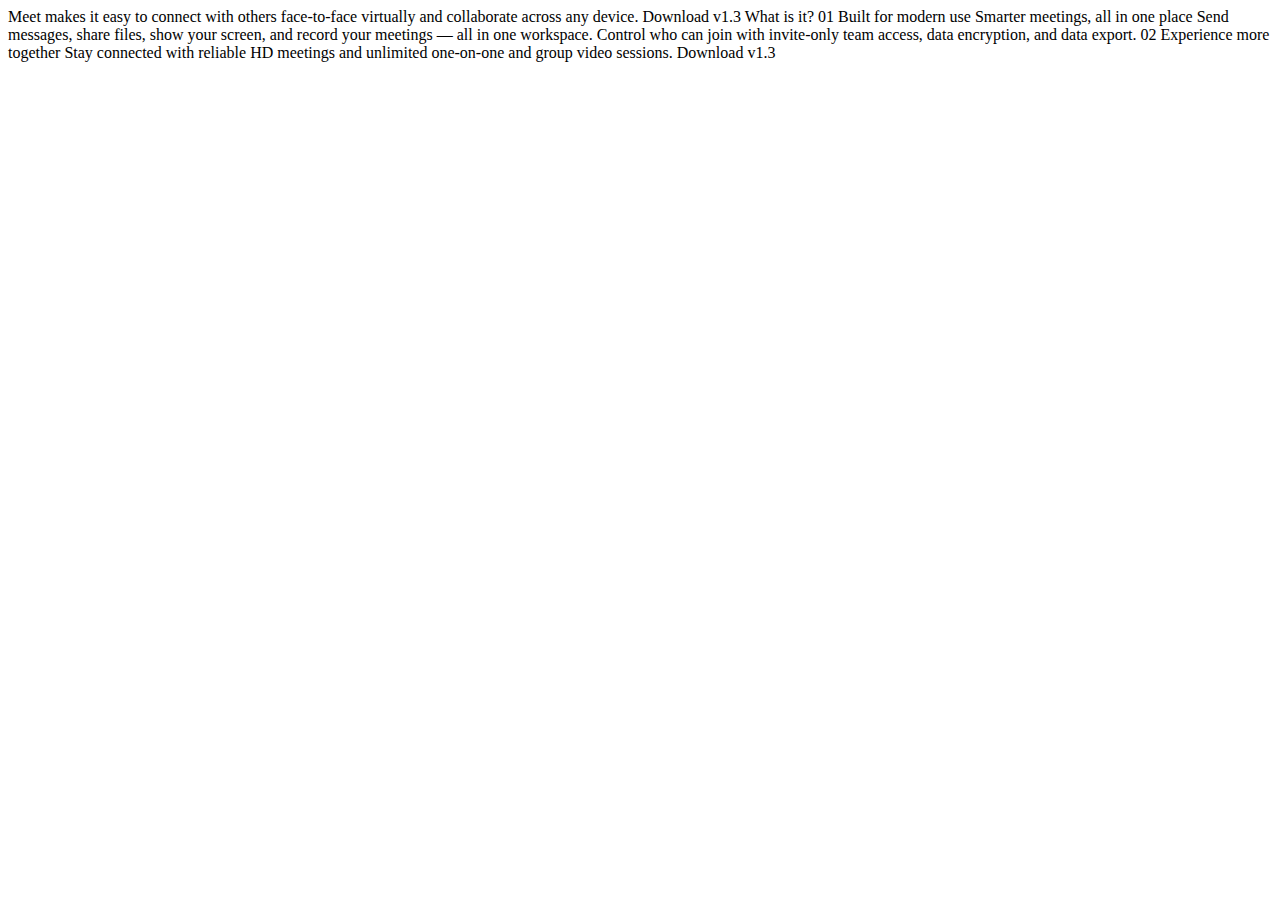
==== starter-code/index.html @ 8bfd6733 "initial commit" ====
<!DOCTYPE html>
<html lang="en">
<head>
  <meta charset="UTF-8">
  <meta name="viewport" content="width=device-width, initial-scale=1.0">

  <link rel="icon" type="image/png" sizes="32x32" href="./assets/favicon-32x32.png">
  
  <title>Frontend Mentor | Meet landing page</title>
</head>
<body>
  Meet makes it easy to connect with others face-to-face virtually and collaborate across any device.

  Download v1.3
  What is it?

  01
  Built for modern use

  Smarter meetings, all in one place

  Send messages, share files, show your screen, and record your meetings — all in one 
  workspace. Control who can join with invite-only team access, data encryption, and data export.

  02
  Experience more together
  Stay connected with reliable HD meetings and unlimited one-on-one and group video sessions.

  Download v1.3
</body>
</html>
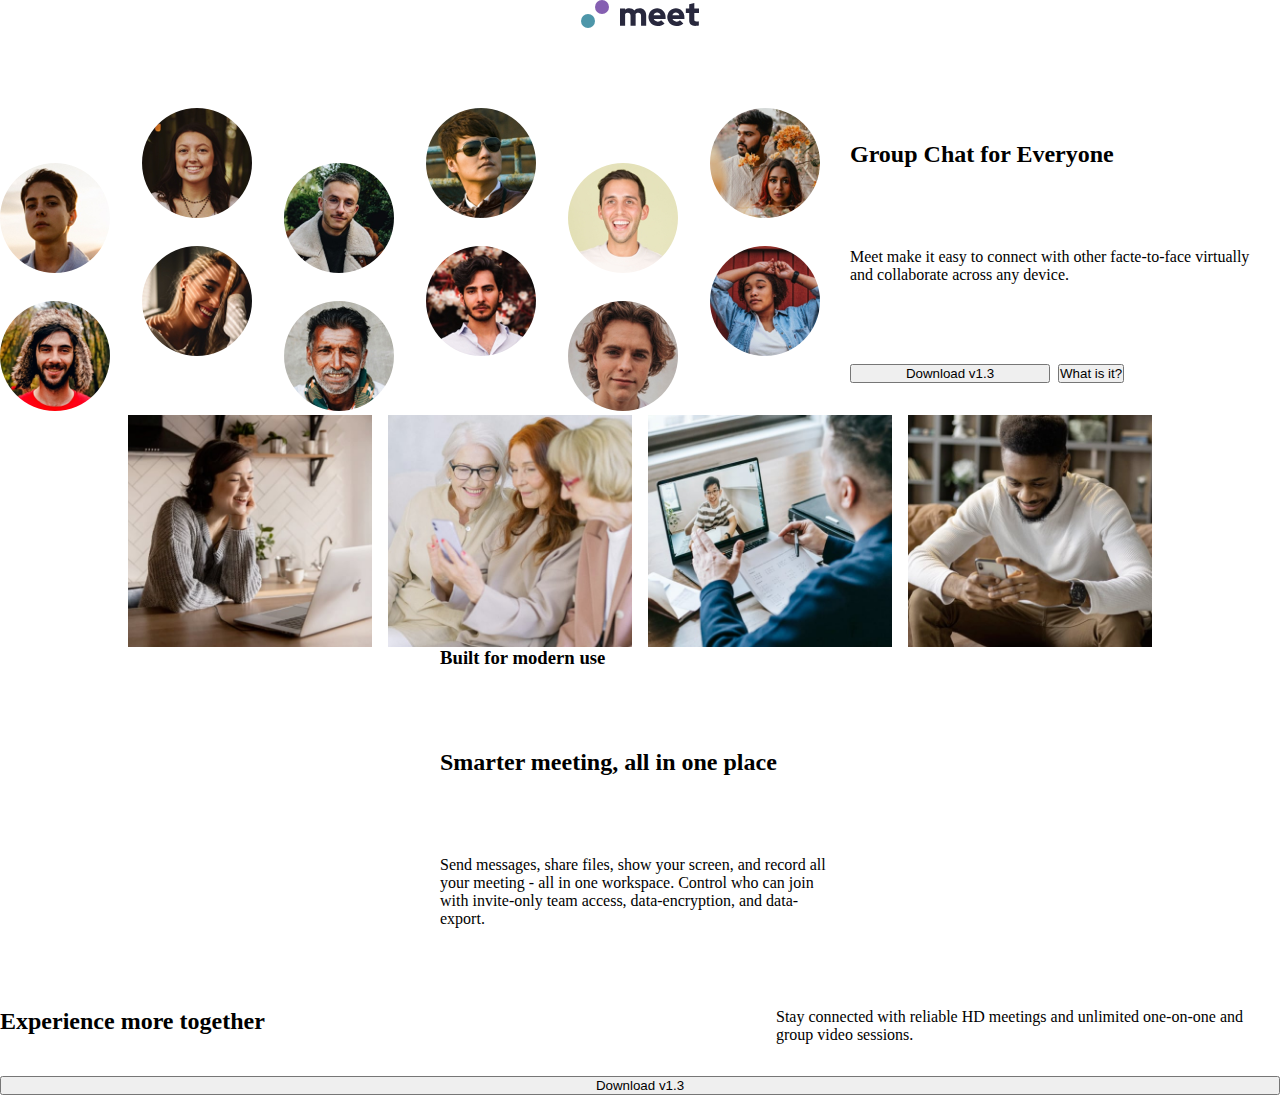
==== commit 9997a20c: "first draft" ====
--- a/starter-code/index.html
+++ b/starter-code/index.html
@@ -5,27 +5,65 @@
   <meta name="viewport" content="width=device-width, initial-scale=1.0">
 
   <link rel="icon" type="image/png" sizes="32x32" href="./assets/favicon-32x32.png">
-  
+  <link rel="stylesheet" href="styles.css">
   <title>Frontend Mentor | Meet landing page</title>
 </head>
 <body>
-  Meet makes it easy to connect with others face-to-face virtually and collaborate across any device.
-
-  Download v1.3
-  What is it?
-
-  01
-  Built for modern use
-
-  Smarter meetings, all in one place
-
-  Send messages, share files, show your screen, and record your meetings — all in one 
-  workspace. Control who can join with invite-only team access, data encryption, and data export.
-
-  02
-  Experience more together
-  Stay connected with reliable HD meetings and unlimited one-on-one and group video sessions.
-
-  Download v1.3
+  <div class="stack">
+  <header>
+    <img src="assets/logo.svg" alt="site logo">
+  </header>
+  <main>
+    <div class="cluster">
+      <picture>
+        <source srcset="assets/desktop/image-hero-left.png" media="(min-width: 1440px)">
+        <img src="assets/tablet/image-hero.png" alt="group of people">
+      </picture>
+      <div>
+        <div class="center">
+        <div class="stack">
+        <h2>Group Chat for Everyone</h2>
+        <p>Meet make it easy to connect with other facte-to-face virtually
+          and collaborate across any device.
+        </p>
+        <div class="sidebar">
+          <button>Download v1.3</button>
+          <button class="side">What is it?</button>
+        </div>
+        </div>
+        </div>
+      </div>
+      <picture>
+        <source srcset="assets/desktop/image-hero-right.png" media="(min-width : 1440px)">
+        <img src="">
+      </picture>
+    </div>
+    <div class="gridy">
+      <img src="assets/desktop/image-woman-in-videocall.jpg">
+      <img src="assets/desktop/image-women-videochatting.jpg">
+      <img src="assets/desktop/image-men-in-meeting.jpg">
+      <img src="assets/desktop/image-man-texting.jpg">
+    </div>
+    <div class="center">
+      <div class="stack">
+      <h3>Built for modern use</h3>
+      <h2>Smarter meeting, all in one place</h2>
+      <p>Send messages, share files, show your screen, and record all your
+        meeting - all in one workspace. Control who can join with invite-only
+        team access, data-encryption, and data-export. 
+      </p>
+      </div>
+    </div>
+  </main>
+  <footer>
+    <div class="switcher">
+      <h2>Experience more together</h2>
+      <p>Stay connected with reliable HD meetings and unlimited one-on-one
+        and group video sessions.
+      </p>
+      <button>Download v1.3</button>
+    </div>
+  </footer>
+  </div>
 </body>
 </html>--- a/starter-code/styles.css
+++ b/starter-code/styles.css
@@ -0,0 +1,74 @@
+*,
+*::after,
+*::before {
+    box-sizing: border-box;
+    padding: 0;
+    margin: 0;
+}
+
+.body {
+    min-height: 100vh;
+}
+
+.gridy {
+    display: grid;
+    margin-inline: 10%;
+    gap: 1rem;
+    grid-template-columns: repeat(4, 1fr);
+    max-inline-size: 80%;
+}
+
+.gridy > img {
+    max-inline-size: 100%;
+}
+
+.cluster {
+    display: flex;
+    flex-wrap: wrap;
+    gap: 1rem;
+    inline-size: 100%;
+    align-items: center;
+}
+
+.cluster > * {
+    flex-grow: 1;
+}
+
+.switcher {
+    display: flex;
+    flex-wrap: wrap;
+    gap: 2rem;
+}
+
+.switcher > * {
+    flex-grow: 1;
+    flex-basis: 60ch;
+}
+
+.center {
+    max-inline-size: 50ch;
+    margin-inline: auto;
+}
+
+.stack {
+    margin-block: 0;
+}
+
+.stack > * + * {
+    margin-block-start: 5rem;
+}
+
+.sidebar {
+    display:flex;
+    flex-wrap: wrap;
+    gap: 0.5rem;
+}
+
+.sidebar > :first-child {
+    min-inline-size: 50%;
+}
+
+header > img{
+    display: block;
+    margin-inline: auto;
+}
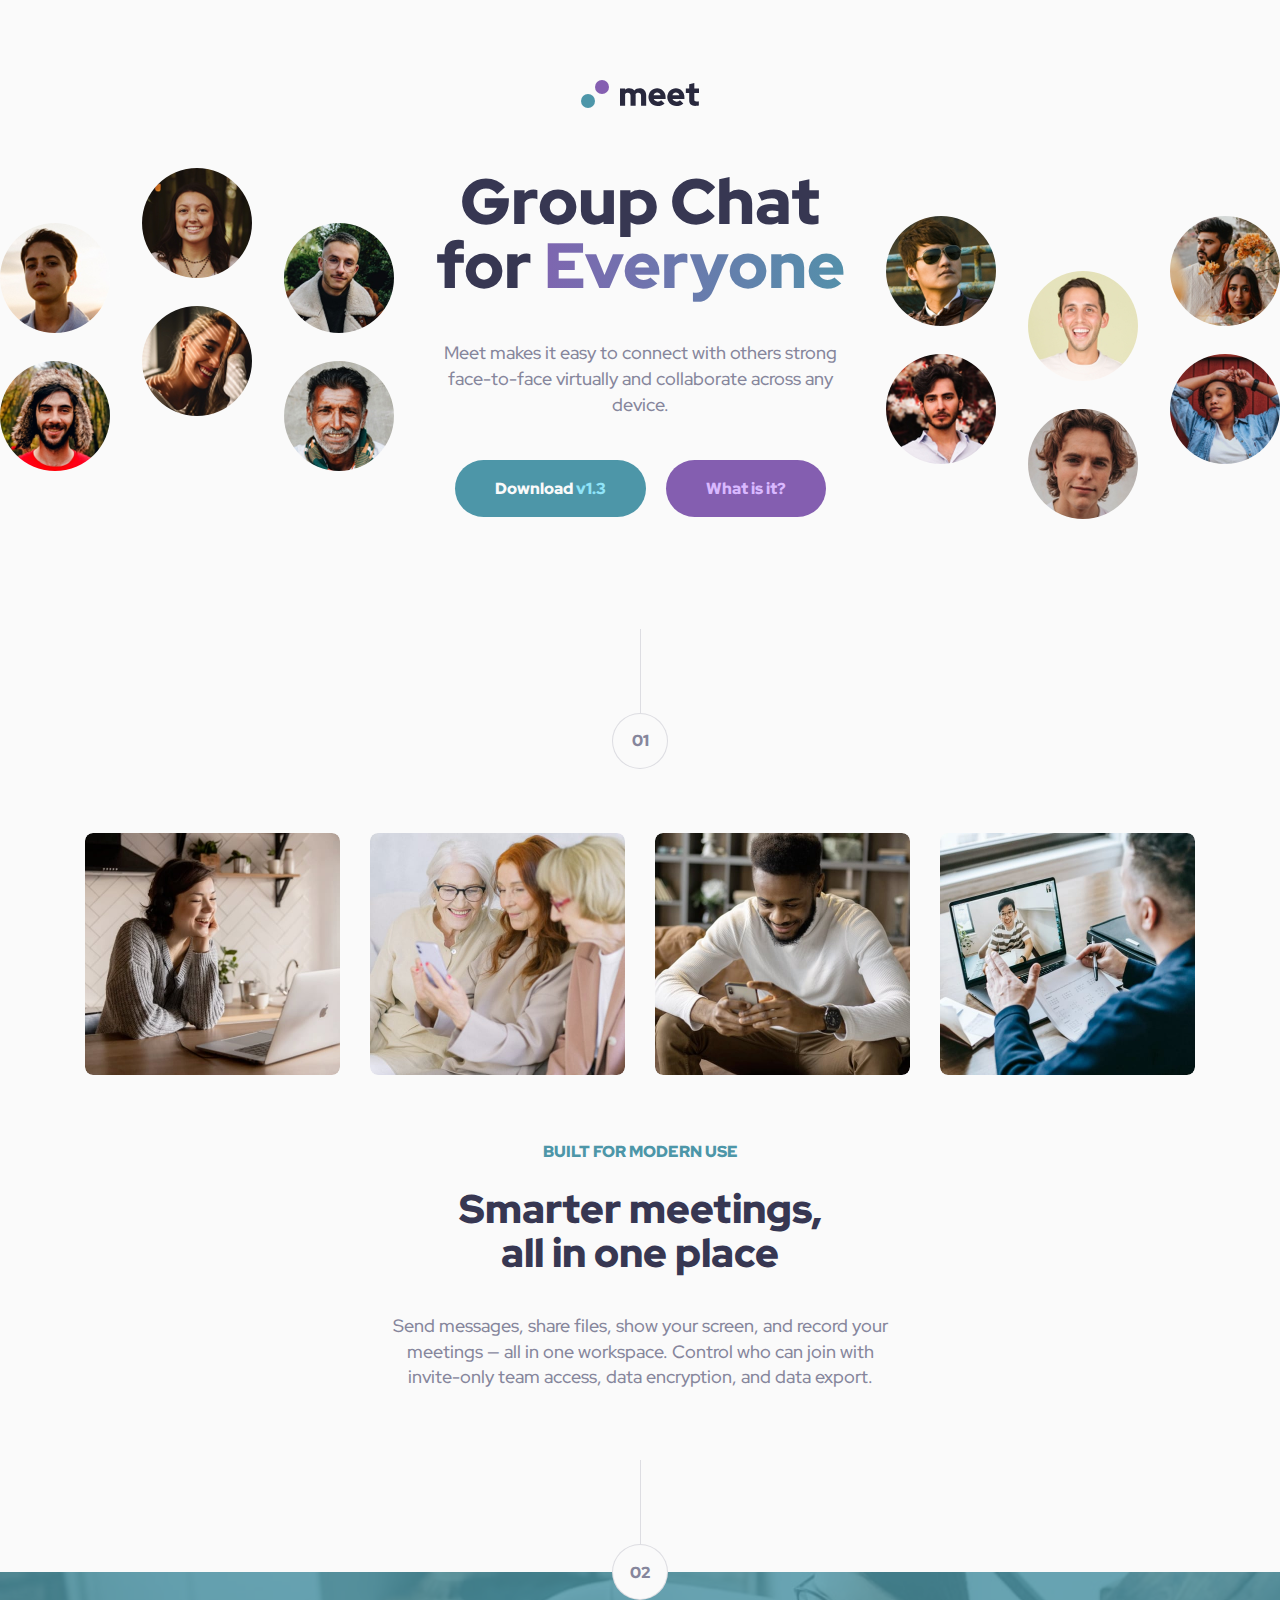
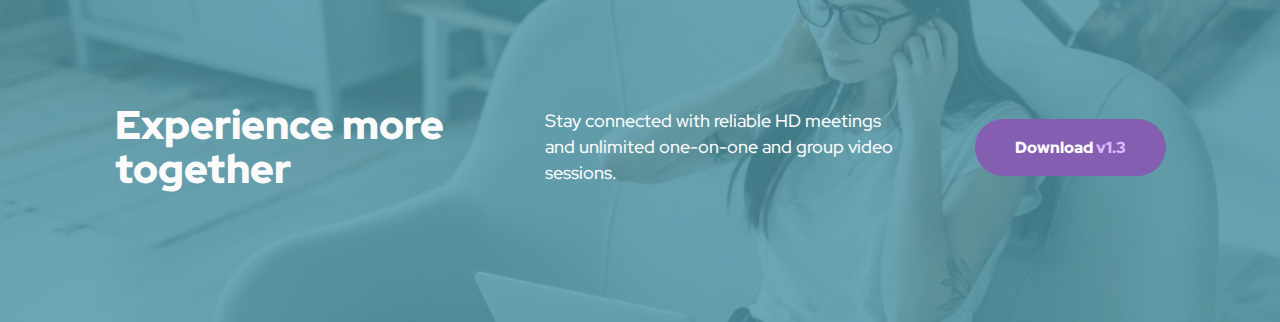
==== commit f2141a55: "final commit" ====
--- a/starter-code/index.html
+++ b/starter-code/index.html
@@ -9,61 +9,78 @@
   <title>Frontend Mentor | Meet landing page</title>
 </head>
 <body>
-  <div class="stack">
-  <header>
-    <img src="assets/logo.svg" alt="site logo">
-  </header>
-  <main>
-    <div class="cluster">
-      <picture>
-        <source srcset="assets/desktop/image-hero-left.png" media="(min-width: 1440px)">
-        <img src="assets/tablet/image-hero.png" alt="group of people">
-      </picture>
-      <div>
-        <div class="center">
-        <div class="stack">
-        <h2>Group Chat for Everyone</h2>
-        <p>Meet make it easy to connect with other facte-to-face virtually
-          and collaborate across any device.
-        </p>
-        <div class="sidebar">
-          <button>Download v1.3</button>
-          <button class="side">What is it?</button>
+  <div>
+    <header aria-label="header logo">
+      <a href="index.html">
+        <div class="meet-logo">
+          <img class="meet" src="assets/logo.svg" alt="meet logo">
         </div>
-        </div>
+      </a>
+
+    </header>
+    <!-- hero section wrapper -->
+    <main class="hero-wrapper flex-hero" aria-label="banner">
+      <div class="hero-img hero-img-left"></div>
+      <div class="hero-img-mobile">
+        <img src="./assets/tablet/image-hero.png" alt="">
+      </div>
+      <div class="hero">
+        <h1 class="h1 pb-42">Group Chat<br> for <span class="gradient-text">Everyone</span> </h1>
+        <p class="body-text pb-42">Meet makes it easy to connect with others strong face-to-face virtually and collaborate across any device.</p>
+        <div class="btn">
+          <button class="btn-1">Download <span>v1.3</span></button>
+          <button class="btn-2">What is it?</button>
         </div>
       </div>
-      <picture>
-        <source srcset="assets/desktop/image-hero-right.png" media="(min-width : 1440px)">
-        <img src="">
-      </picture>
-    </div>
-    <div class="gridy">
-      <img src="assets/desktop/image-woman-in-videocall.jpg">
-      <img src="assets/desktop/image-women-videochatting.jpg">
-      <img src="assets/desktop/image-men-in-meeting.jpg">
-      <img src="assets/desktop/image-man-texting.jpg">
-    </div>
-    <div class="center">
-      <div class="stack">
-      <h3>Built for modern use</h3>
-      <h2>Smarter meeting, all in one place</h2>
-      <p>Send messages, share files, show your screen, and record all your
-        meeting - all in one workspace. Control who can join with invite-only
-        team access, data-encryption, and data-export. 
-      </p>
+
+      <div class="hero-img hero-img-right"></div>
+    </main>
+
+    <section class="divider" aria-label="second divider">
+      <span class="number-bar flex"></span>
+      <span class="number-one flex">01</span>
+    </section>
+
+    <!-- photo gallery section -->
+    <section class="photo-gallery-wrapper" aria-label="photo gallery">
+      <div class="gallery-grid">
+        <div class="gallery-container">
+          <img src="./assets/desktop/image-woman-in-videocall.jpg" alt="woman during video call">
+        </div>
+        <div class="gallery-container">
+          <img src="./assets/desktop/image-women-videochatting.jpg" alt="weman videochatting">
+        </div>
+
+
+        <div class="gallery-container">
+          <img src="./assets/desktop/image-man-texting.jpg" alt="man on a video call">
+        </div>
+        <div class="gallery-container">
+          <img class="d" src="./assets/desktop/image-men-in-meeting.jpg" alt="men on a video call">
+        </div>
       </div>
-    </div>
-  </main>
-  <footer>
-    <div class="switcher">
-      <h2>Experience more together</h2>
-      <p>Stay connected with reliable HD meetings and unlimited one-on-one
-        and group video sessions.
-      </p>
-      <button>Download v1.3</button>
-    </div>
-  </footer>
+    </section>
+
+    <!-- explainer section wrapper -->
+    <section class="explainer-section-wrapper flex" aria-label="product explainer">
+      <span class="overline">Built for modern use</span>
+      <h2 class="h2">Smarter meetings,<br>all in one place</h2>
+      <p class="body-text">Send messages, share files, show your screen, and record your meetings — all in one workspace. Control who can join with invite-only team access, data encryption, and data export.</p>
+    </section>
+  </div>
+
+  <section class="divider-2" aria-label="divider">
+    <span class="number-bar flex"></span>
+    <span class="number-two flex">02</span>
+  </section>
+
+  <!-- footer section -->
+  <div class="footer-wrapper flex">
+    <footer class="flex">
+      <h3 class="h2">Experience more together</h3>
+      <p class="body-text">Stay connected with reliable HD meetings and unlimited one-on-one and group video sessions.</p>
+      <button class="btn-3">Download <span>v1.3</span></button>
+    </footer>
   </div>
 </body>
 </html>--- a/starter-code/styles.css
+++ b/starter-code/styles.css
@@ -1,74 +1,560 @@
-*,
-*::after,
-*::before {
-    box-sizing: border-box;
-    padding: 0;
-    margin: 0;
-}
-
-.body {
-    min-height: 100vh;
-}
-
-.gridy {
+@import url('https://fonts.googleapis.com/css2?family=Red+Hat+Display:wght@300;400;500;600;700;900&display=swap');
+
+* {
+  margin: 0;
+  padding: 0;
+  text-decoration: 0;
+  box-sizing: border-box;
+  font-size: 16px;
+}
+
+/* A elements that don't have a class get default styles */
+a:not([class]) {
+  text-decoration-skip-ink: auto;
+}
+
+/* Make images easier to work with */
+img,
+picture {
+  max-width: 100%;
+  display: block;
+  line-height: 0;
+}
+
+/* Inherit fonts for inputs and buttons */
+input,
+button,
+textarea,
+select {
+  font: inherit;
+}
+
+
+/* remove all button styles */
+button {
+  all: unset;
+  cursor: pointer;
+}
+
+/* colors  */
+:root {
+  /* primary */
+  --dark-cyan: hsla(192, 37%, 48%, 1);
+  --dark-violet: hsla(268, 34%, 53%, 1);
+  /* secondary */
+  --light-cyan: hsla(192, 90%, 77%, 1);
+  --light-violet: hsla(268, 100%, 86%, 1);
+  /* neutral */
+  --black: rgb(55, 55, 82);
+  --gray: hsla(240, 10%, 57%, 1);
+  --light-gray: hsla(240, 10%, 57%, 0.25);
+  --white: hsla(0, 0%, 98%, 1);
+  /* buttom hover */
+  --cyan-hover: hsla(192, 54%, 64%, 1);
+  --violet-hover: hsla(268, 55%, 71%, 1);
+}
+
+body {
+  min-height: 100vh;
+  line-height: 1.3;
+  text-rendering: optimizeSpeed;
+  font-family: 'IBM Plex Sans';
+  background-color: var(--white);
+  margin: 0;
+}
+
+/* *** utilities *** */
+
+/* headings */
+.h1,
+.gradient-text {
+  font: 900 4rem/100% Red Hat Display, serif;
+  color: var(--black);
+}
+
+.gradient-text {
+  background: linear-gradient(92.19deg, #855FB1 -15.84%, #4D96A9 114.64%);
+  -webkit-background-clip: text;
+  -webkit-text-fill-color: transparent;
+  background-clip: text;
+  text-fill-color: transparent;
+}
+
+.h2 {
+  font: 900 2.5rem/110% Red Hat Display, serif;
+  color: var(--black);
+}
+
+.body-text {
+  font: 500 1.125rem/144% Red Hat Display, serif;
+  color: var(--gray);
+}
+
+.overline {
+  font: 900 1rem/160% Red Hat Display, serif;
+  color: var(--dark-cyan);
+  text-transform: uppercase;
+}
+
+/* buttons */
+.btn-1,
+.btn-2,
+.btn-3 {
+  font: 900 1rem/160% Red Hat Display, serif;
+  color: var(--white);
+  padding: 1rem 2.5rem;
+  border-radius: 2rem;
+}
+
+/* highlighted button text */
+.btn {
+  display: flex;
+  justify-content: center;
+  gap: 1.25rem;
+  cursor: pointer;
+}
+
+.btn-1 {
+  background-color: var(--dark-cyan);
+}
+
+.btn-1:hover {
+  background-color: var(--cyan-hover);
+}
+
+
+.btn-2,
+.btn-3 {
+  background-color: var(--dark-violet);
+}
+
+.btn-2:hover,
+.btn-3:hover {
+  background-color: var(--violet-hover);
+}
+
+.btn-1 span {
+  color: var(--light-cyan);
+}
+
+.btn-2,
+.btn-3 span {
+  color: var(--light-violet);
+}
+
+
+/* padding and margins */
+.pb-42 {
+  padding-bottom: 2.625rem;
+}
+
+/* *** utilities *** */
+
+header {
+  display: flex;
+  align-items: center;
+  justify-content: center;
+  margin: 5rem 0 3.75rem 0;
+}
+
+.meet-logo {
+  display: flex;
+  align-items: center;
+  justify-content: center;
+  gap: 0.875rem;
+  flex-direction: row;
+}
+
+.meet-logo:hover {
+  filter: saturate(3);
+}
+
+.meet {
+  order: 2;
+  transition: ease-out 1s;
+}
+
+/* logo hover effect */
+.meet,
+.icon {
+  transition: ease-out 1s;
+}
+
+.meet:hover~.icon {
+  transform: rotate(720deg);
+  filter: blur(0.0625rem);
+  transition: cubic-bezier(0.65, 0.05, 0.36, 1) 1s;
+}
+
+.icon:hover {
+  transform: rotate(-720deg);
+  filter: blur(0.0625rem);
+  transition: cubic-bezier(0.65, 0.05, 0.36, 1) 1s;
+}
+
+/* hero section */
+
+.container {
+  max-width: 91.25rem;
+}
+
+.hero-wrapper {
+  text-align: center;
+  gap: 1.75rem;
+}
+
+.hero-wrapper .body-text {
+  max-width: 36.25rem;
+  overflow: hidden;
+}
+
+/* flex class for all the page */
+.flex,
+.flex-hero {
+  display: flex;
+  align-items: center;
+  justify-content: center;
+}
+
+.hero-img {
+  max-height: 100%;
+  object-fit: contain;
+  object-position: center;
+}
+
+.hero-img-mobile {
+  display: none;
+}
+
+
+.hero-img-left {
+  content: url(./assets/desktop/image-hero-left.png);
+  margin-bottom: 3rem;
+  transition: ease 0.5s;
+}
+
+.hero-img-right {
+  content: url(./assets/desktop/image-hero-right.png);
+  margin-bottom: -3rem;
+  transition: ease 0.5s;
+}
+
+.hero-img-left:hover {
+  content: url(./assets/desktop/image-hero-left-hover.png);
+  margin-bottom: 3rem;
+  transition: ease 0.5s;
+  filter: saturate(0.5);
+}
+
+.hero-img-right:hover {
+  content: url(./assets/desktop/image-hero-right-hover.png);
+  margin-bottom: -3rem;
+  transition: ease 0.5s;
+  filter: saturate(0.5);
+}
+
+
+/* dividers */
+
+.divider {
+  padding-top: 6.875rem;
+}
+
+.divider-2 {
+  padding-top: 4.375rem;
+}
+
+.number-one,
+.number-two {
+  font: 900 1rem/160% Red Hat Display, serif;
+  color: var(--gray);
+  background-color: var(--white);
+  border: 0.0938rem solid var(--light-gray);
+  border-radius: 6.25rem;
+  margin: 0 auto;
+  width: 3.5rem;
+  height: 3.5rem;
+}
+
+.number-bar {
+  margin: 0 auto;
+  content: "";
+  width: 0.0625rem;
+  height: 5.25rem;
+  background-color: var(--light-gray);
+}
+
+/* photo gallery section */
+
+.photo-gallery-wrapper {
+  display: flex;
+  justify-content: center;
+}
+
+.gallery-grid {
+  display: grid;
+  grid-template-columns: repeat(4, 1fr);
+  gap: 1.875rem;
+  padding-top: 4rem;
+  padding-bottom: 4rem;
+}
+
+/* max-width 1110px centered */
+
+.gallery-grid,
+footer {
+  max-width: 69.375rem;
+  margin: 0 auto;
+}
+
+/* *** */
+
+.gallery-container {
+  overflow: hidden;
+  border-radius: 0.5rem;
+}
+
+.gallery-grid img {
+  overflow: hidden;
+  border-radius: 0.5rem;
+  transition: ease-out 0.5s;
+}
+
+.gallery-grid img:hover {
+  transition: linear 0.5s;
+  transform: scale(1.05) translateX(0.1875rem);
+  filter: saturate(2);
+}
+
+.gallery-grid {
+  transition: linear 0.5s;
+}
+
+.gallery-grid:hover>.gallery-container:not(:hover) {
+  filter: grayscale(0.6);
+  opacity: 0.8;
+  transition: linear 0.5s;
+}
+
+/* explainer section */
+
+.explainer-section-wrapper {
+  flex-direction: column;
+  max-width: 32.5rem;
+  text-align: center;
+  margin: 0 auto;
+}
+
+.explainer-section-wrapper .body-text {
+  padding-top: 2.375rem;
+}
+
+.explainer-section-wrapper .h2 {
+  padding-top: 1.375rem;
+}
+
+
+/* footer section */
+.footer-wrapper {
+  background-color: var(--dark-cyan);
+  position: relative;
+  z-index: 1;
+  height: 21.875rem;
+  margin-top: -1.75rem;
+}
+
+.number-two {
+  position: relative;
+  z-index: 2;
+}
+
+.flex footer {
+  gap: 5rem;
+  justify-content: space-between;
+}
+
+.footer-wrapper .body-text,
+.footer-wrapper .h2 {
+  color: var(--white);
+  max-width: 21.875rem;
+}
+
+.footer-wrapper .btn-1:hover {
+  background-color: var(--cyan-hover);
+}
+
+.footer-wrapper::before {
+  content: "";
+  background-image: url(./assets/desktop/image-footer.jpg);
+  background-size: cover;
+  position: absolute;
+  top: 0rem;
+  right: 0rem;
+  bottom: 0rem;
+  left: 0rem;
+  opacity: 0.2;
+  z-index: -5;
+}
+
+/* breakpoints */
+
+/* tablet breakpoint */
+
+@media (max-width: 79.375rem) {
+
+  .flex-hero {
+    flex-direction: column;
+  }
+
+  .hero-img,
+  .hero-img-left {
+    display: none;
+  }
+
+
+  .hero-img-mobile {
+    display: flex;
+    padding-bottom: 4.375rem;
+    padding-left: 1.2rem;
+    padding-right: 1.2rem;
+    /* width: 100%; */
+  }
+
+  .hero-img-mobile:hover {
+    content: url(./assets/tablet/image-hero-hover.png);
+  }
+
+  .hero-wrapper .body-text {
+    max-width: 32.5rem;
+  }
+
+  .explainer-section-wrapper {
+    flex-direction: column;
+    max-width: 41.25rem;
+    text-align: center;
+    margin: 0 auto;
+  }
+
+  .footer-wrapper {
+    height: 26.75rem;
+  }
+
+  .flex footer {
+    display: flex;
+    text-align: center;
+    flex-direction: column;
+    gap: 2.5rem;
+  }
+
+  .footer-wrapper .body-text {
+    max-width: 33.4375rem;
+  }
+}
+
+@media (max-width: 62.5rem) {
+  .footer-wrapper::before {
+    background-image: url(./assets/tablet/image-footer.jpg);
+  }
+}
+
+@media (max-width: 56.25rem) {
+
+  .h1,
+  .gradient-text {
+    font-size: 3rem;
+  }
+}
+
+/* mobile breakpoint */
+@media (max-width: 50rem) {
+  .gallery-grid {
     display: grid;
-    margin-inline: 10%;
-    gap: 1rem;
-    grid-template-columns: repeat(4, 1fr);
-    max-inline-size: 80%;
-}
-
-.gridy > img {
-    max-inline-size: 100%;
-}
-
-.cluster {
+    grid-template-columns: repeat(2, 1fr);
+    gap: 1.5rem;
+    margin: 0 1.5rem;
+  }
+
+  .explainer-section-wrapper {
+    max-width: 25rem;
+  }
+
+  .footer-wrapper .h2,
+  .h2 {
+    font-size: 2rem;
+  }
+
+  .btn {
+    flex-wrap: wrap;
+    align-items: center;
+  }
+
+  .flex footer {
     display: flex;
-    flex-wrap: wrap;
-    gap: 1rem;
-    inline-size: 100%;
-    align-items: center;
-}
-
-.cluster > * {
-    flex-grow: 1;
-}
-
-.switcher {
-    display: flex;
-    flex-wrap: wrap;
-    gap: 2rem;
-}
-
-.switcher > * {
-    flex-grow: 1;
-    flex-basis: 60ch;
-}
-
-.center {
-    max-inline-size: 50ch;
-    margin-inline: auto;
-}
-
-.stack {
-    margin-block: 0;
-}
-
-.stack > * + * {
-    margin-block-start: 5rem;
-}
-
-.sidebar {
-    display:flex;
-    flex-wrap: wrap;
-    gap: 0.5rem;
-}
-
-.sidebar > :first-child {
-    min-inline-size: 50%;
-}
-
-header > img{
-    display: block;
-    margin-inline: auto;
-}
+    text-align: center;
+    flex-direction: column;
+    max-width: 18.75rem;
+    gap: 2.5rem;
+  }
+}
+
+@media (max-width: 37.5rem) {
+
+  .h1,
+  .gradient-text {
+    font-size: 2.5rem;
+  }
+
+  .hero-img-mobile {
+    padding-bottom: 3.125rem;
+  }
+
+  .explainer-section-wrapper,
+  .hero-wrapper .body-text,
+  .explainer-section-wrapper .body-text,
+  .footer-wrapper .body-text {
+    max-width: 18.75rem;
+    font-size: 1rem;
+  }
+
+  .pb-42 {
+    padding-bottom: 2.25rem;
+  }
+
+  .hero-img-mobile {
+    max-width: 410px;
+  }
+
+  .footer-wrapper::before {
+    background-image: url(./assets/mobile/image-footer.jpg);
+  }
+}
+
+@media (max-width: 25rem) {
+  .btn {
+    flex-direction: column;
+    /* hover */
+  }
+}
+
+.hero-img-left,
+.hero-img-right,
+.meet-logo {
+  -webkit-animation: slideIn 1s ease-in;
+  animation: slideIn 1s ease-out;
+}
+
+/* intro animation */
+
+@-webkit-keyframes slideIn {
+  0% {
+    -webkit-transform: translateY(-20px);
+    transform: translateY(-20px);
+    opacity: 0;
+  }
+
+  100% {
+    -webkit-transform: translateY(0px);
+    transform: translateX(0px);
+    opacity: 1;
+  }
+}